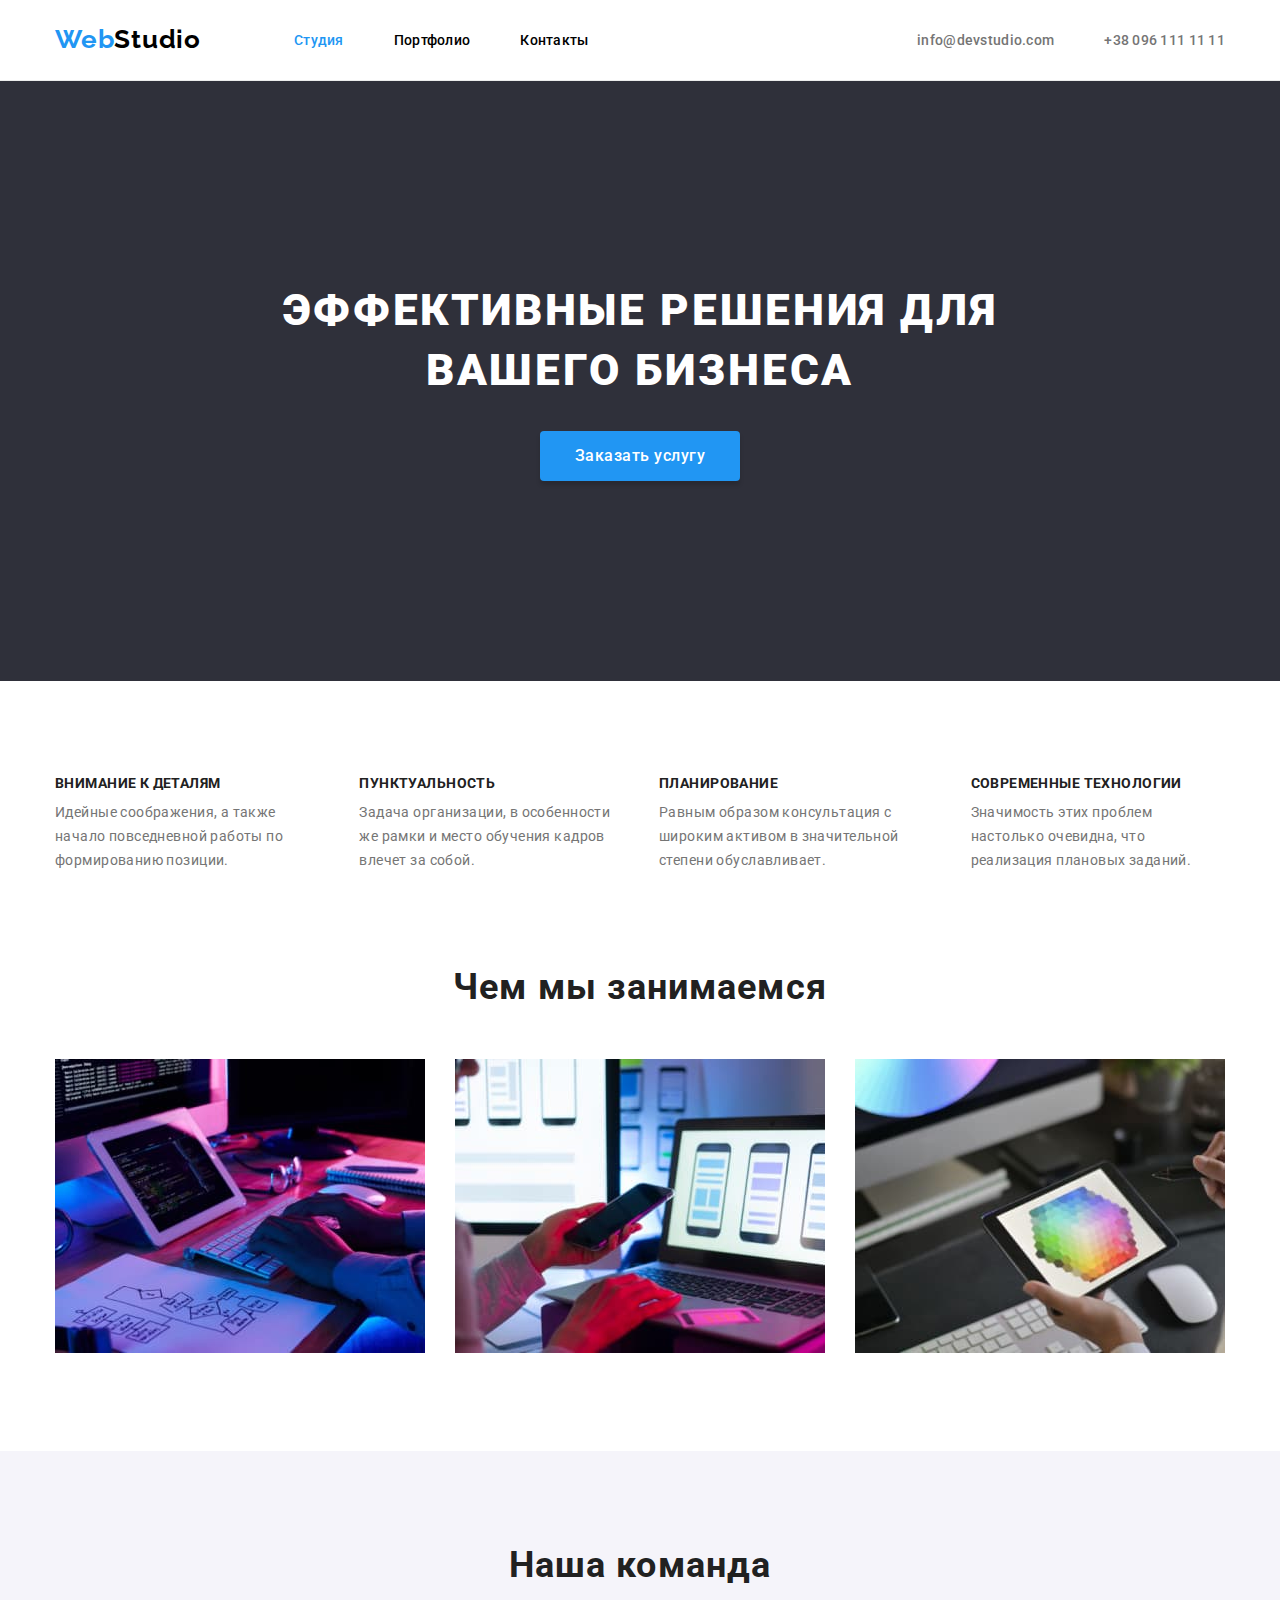
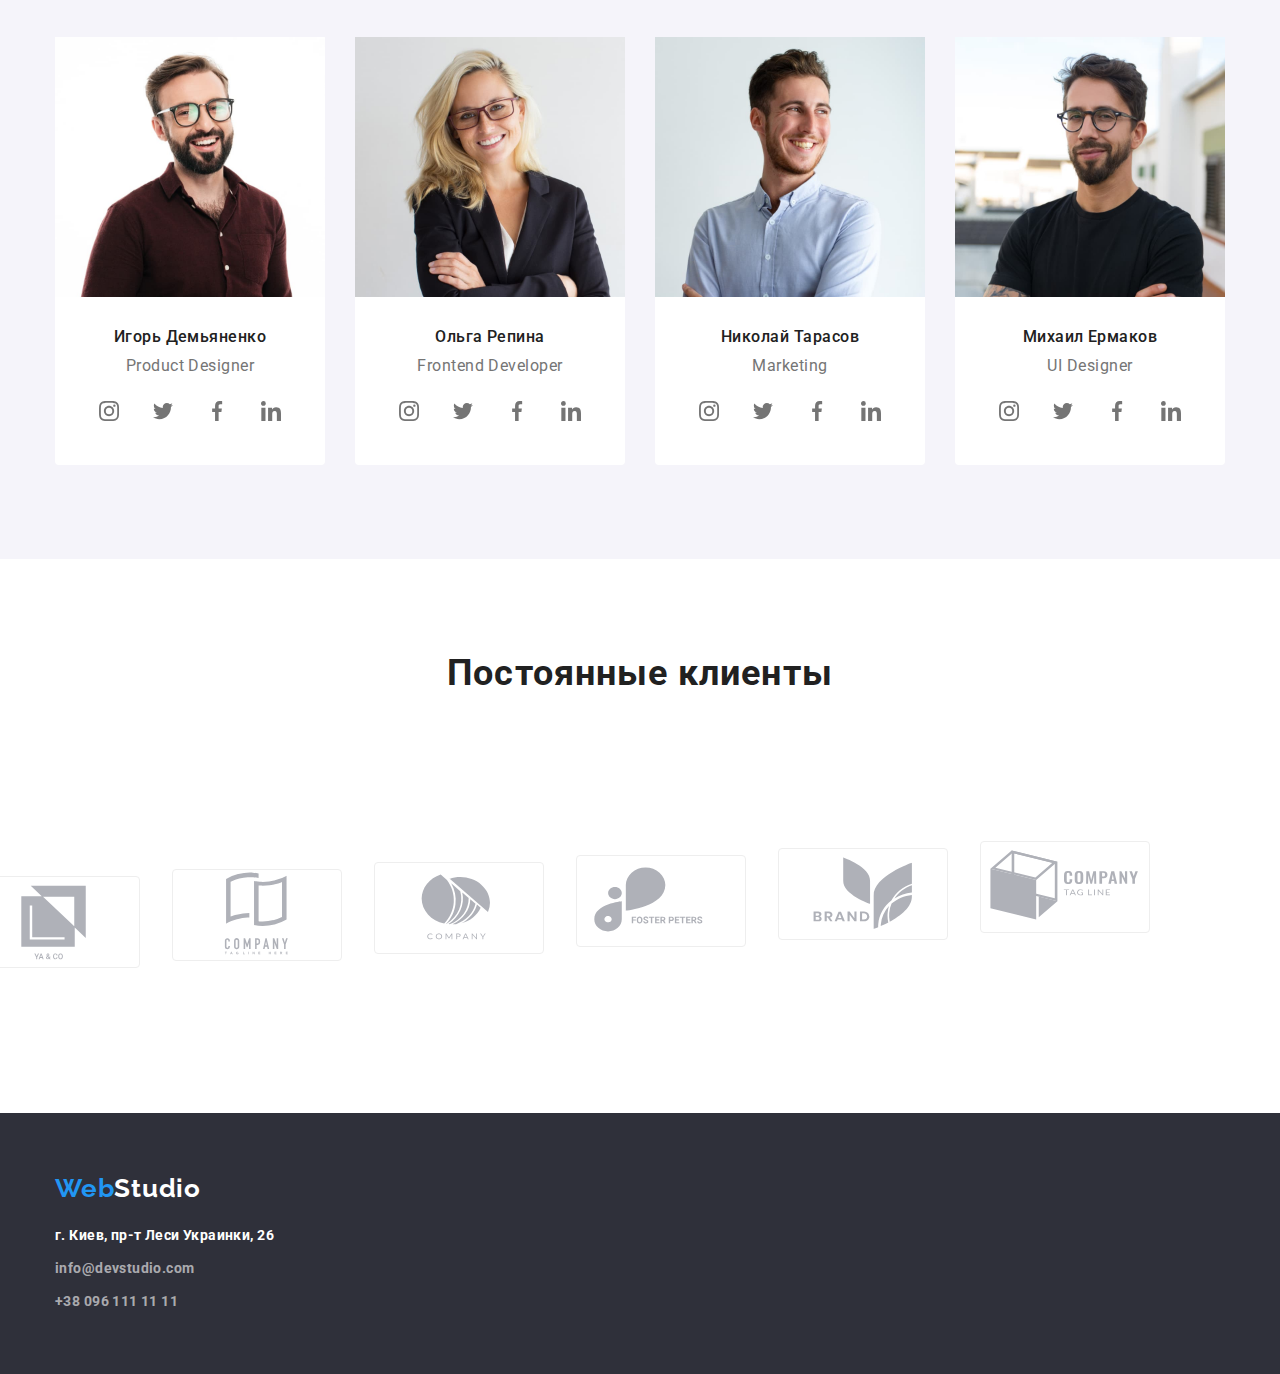
==== index.html @ c15e34c3 "hw 4 beta" ====
<!DOCTYPE html>
<html lang="ru">
<head>
    <meta charset="UTF-8">
    <meta http-equiv="X-UA-Compatible" content="IE=edge">
    <meta name="viewport" content="width=device-width, initial-scale=1.0">
    <title>Document</title>
    <link
        href="https://fonts.googleapis.com/css2?family=Raleway:wght@700&family=Roboto:wght@400;500;700;900&display=swap"
        rel="stylesheet"
    >
    <link rel="stylesheet" href="https://cdnjs.cloudflare.com/ajax/libs/modern-normalize/1.0.0/modern-normalize.min.css">
    <link rel="stylesheet" href="./css/styles.css" />
</head>
<body class="body">
    <!-- <div class="container"> -->
        <!-- HEADER -->
  <header class="header-section">
    <nav class="container main-nav">
        <a href="#" class="logo-header"><span class="logo-first-part">Web</span>Studio</a>

        <ul class="site-nav list">
            <li class="item"><a href="./index.html" class="link current">Студия</a></li>
            <li class="item"><a href="./portfolio.html" class="link">Портфолио</a></li>
            <li class="item"><a href="" class="link">Контакты</a></li>
        </ul>
    
    <ul class="contacts-nav list">
        <li class="item"><a href="mailto:info@devstudio.com" class="link">info@devstudio.com</a></li>
        <li class="item"><a href="tel:+380961111111" class="link">+38 096 111 11 11</a></li>
    </ul>
    </nav>
</header>
<main>
    <!--Герой-->
    <section class="hero section">
        <div class="container hero-container">
            <h1 class="hero-title">Эффективные решения для вашего бизнеса</h1>
            <button type="button" class="button">Заказать услугу</button>
        </div>
        </section>

    <!--ПРЕИМУЩЕСТВА-->
    <section class="section">
        <div class="container">
        <ul class="features-list">
            <li>
                <h2 class="features-section-title">Внимание к деталям</h2>
                <p>Идейные соображения, а также начало повседневной работы по формированию позиции.
                </p>
            </li>
            <li>
                <h2 class="features-section-title">Пунктуальность</h2>
                <p>Задача организации, в особенности же рамки и место обучения кадров влечет за
                    собой.</p>
            </li>
            <li>
                <h2 class="features-section-title">Планирование</h2>
                <p>Равным образом консультация с широким активом в значительной степени
                    обуславливает.</p>
            </li>
            <li>
                <h2 class="features-section-title">Современные технологии</h2>
                <p>Значимость этих проблем настолько очевидна, что реализация плановых заданий.</p>
            </li>
        </ul>
        </div>

    </section>

    <!--Чем мы занимаемся-->
    <section class="section">
<div class="container">
        <h2 class="section-work">Чем мы занимаемся</h2>
        <uL class="work-list">
            <li><img src="./images/box1.jpg" alt="рабочий стол1" width="370"></li>
            <li><img src="./images/box2.jpg" alt="рабочий стол2" width="370"></li>
            <li><img src="./images/box3.jpg" alt="рабочий стол3" width="370"></li>
        </uL>
        </div>

    </section>

    <!--Наша команда-->
    <section class="section section-color">
        <div class="container">

        <h2 class="section-team">Наша команда</h2>
        <ul class="team-list">
            <li class="item">
                <img src="./images/productdesigner.jpg" alt="product designer" width="270">
            <div class="team">
                <h3 class="team-member">Игорь Демьяненко</h3>
                <p class="member-work">Product Designer</p>
                <ul class="icons-list">
                    <li>
                        <a href="" class="icon-link">
                            <svg class="icon">
                                <use href="./images/svg/symbol-defs.svg#icon-instagram"></use>
                            </svg>
                        </a>
                    </li>
                    <li>
                        <a href="" class="icon-link">
                            <svg class="icon">
                                <use href="./images/svg/symbol-defs.svg#icon-twitter"></use>
                            </svg>
                        </a>
                    </li>
                    <li>
                        <a href="" class="icon-link">
                            <svg class="icon">
                                <use href="./images/svg/symbol-defs.svg#icon-facebook"></use>
                            </svg>
                        </a>
                    </li>
                    <li>
                        <a href="" class="icon-link">
                            <svg class="icon">
                                <use href="./images/svg/symbol-defs.svg#icon-linkedin"></use>
                            </svg>
                        </a>
                    </li>                
                </ul>
            </div>
            </li>
            <li class="item">
                <img src="./images/frontend.jpg" alt="fronten developer" width="270">
                <div class="team">
                    <h3 class="team-member">Ольга Репина</h3>
                    <p class="member-work">Frontend Developer</p>
                <ul class="icons-list">
                    <li>
                        <a href="" class="icon-link">
                            <svg class="icon">
                                <use href="./images/svg/symbol-defs.svg#icon-instagram"></use>
                            </svg>
                        </a>
                    </li>
                    <li>
                        <a href="" class="icon-link">
                            <svg class="icon">
                                <use href="./images/svg/symbol-defs.svg#icon-twitter"></use>
                            </svg>
                        </a>
                    </li>
                    <li>
                        <a href="" class="icon-link">
                            <svg class="icon">
                                <use href="./images/svg/symbol-defs.svg#icon-facebook"></use>
                            </svg>
                        </a>
                    </li>
                    <li>
                        <a href="" class="icon-link">
                            <svg class="icon">
                                <use href="./images/svg/symbol-defs.svg#icon-linkedin"></use>
                            </svg>
                        </a>
                    </li>
                </ul>
                </div>
            </li>
            <li  class="item">
                <img src="./images/marketing.jpg" alt="marketing" width="270">
                <div class="team">
                    <h3 class="team-member">Николай Тарасов</h3>
                    <p class="member-work">Marketing</p>
                <ul class="icons-list">
                    <li>
                        <a href="" class="icon-link">
                            <svg class="icon">
                                <use href="./images/svg/symbol-defs.svg#icon-instagram"></use>
                            </svg>
                        </a>
                    </li>
                    <li>
                        <a href="" class="icon-link">
                            <svg class="icon">
                                <use href="./images/svg/symbol-defs.svg#icon-twitter"></use>
                            </svg>
                        </a>
                    </li>
                    <li>
                        <a href="" class="icon-link">
                            <svg class="icon">
                                <use href="./images/svg/symbol-defs.svg#icon-facebook"></use>
                            </svg>
                        </a>
                    </li>
                    <li>
                        <a href="" class="icon-link">
                            <svg class="icon">
                                <use href="./images/svg/symbol-defs.svg#icon-linkedin"></use>
                            </svg>
                        </a>
                    </li>
                </ul>
                </div>
            </li>
            <li class="item">
                <img src="./images/ui.jpg" alt="ui designer" width="270">
                <div class="team">
                    <h3 class="team-member">Михаил Ермаков</h3>
                    <p class="member-work">UI Designer</p>
                <ul class="icons-list">
                    <li>
                        <a href="" class="icon-link">
                            <svg class="icon">
                                <use href="./images/svg/symbol-defs.svg#icon-instagram"></use>
                            </svg>
                        </a>
                    </li>
                    <li>
                        <a href="" class="icon-link">
                            <svg class="icon">
                                <use href="./images/svg/symbol-defs.svg#icon-twitter"></use>
                            </svg>
                        </a>
                    </li>
                    <li>
                        <a href="" class="icon-link">
                            <svg class="icon">
                                <use href="./images/svg/symbol-defs.svg#icon-facebook"></use>
                            </svg>
                        </a>
                    </li>
                    <li>
                        <a href="" class="icon-link">
                            <svg class="icon">
                                <use href="./images/svg/symbol-defs.svg#icon-linkedin"></use>
                            </svg>
                        </a>
                    </li>
                </ul>
                </div>
            </li>
        </ul>
    </div>
    </section>

<!-- CLIENTS SECTION -->

    <section>
        <div class="container">
            <h2 class="section-clients">Постоянные клиенты</h2>
            <ul class="client-icons">
                <li>
                    <a href="" class="clients-link">
                        <svg class="client-icon">
                            <use href="./images/svg/symbol-defs.svg#icon-logo1"></use>
                        </svg>
                    </a>
                </li>
            <ul class="client-icons">
                <li>
                    <a href="" class="clients-link">
                        <svg class="client-icon">
                            <use href="./images/svg/symbol-defs.svg#icon-logo2"></use>
                        </svg>
                    </a>
                </li>
            <ul class="client-icons">
                <li>
                    <a href="" class="clients-link">
                        <svg class="client-icon">
                            <use href="./images/svg/symbol-defs.svg#icon-logo3"></use>
                        </svg>
                    </a>
                </li>
            <ul class="client-icons" class="clients-link">
                <li>
                    <a href="" class="clients-link">
                        <svg class="client-icon">
                            <use href="./images/svg/symbol-defs.svg#icon-logo4"></use>
                        </svg>
                    </a>
                </li>
            <ul class="client-icons">
                <li>
                    <a href="" class="clients-link">
                        <svg class="client-icon">
                            <use href="./images/svg/symbol-defs.svg#icon-logo5"></use>
                        </svg>
                    </a>
                </li>
            <ul class="client-icons">
                <li>
                    <a href="" class="clients-link">
                        <svg class="client-icon">
                            <use href="./images/svg/symbol-defs.svg#icon-logo6"></use>
                        </svg>
                    </a>
                </li>
        </div>
    </section>

</main>

<!--Футер-->
<footer class="footer">
<div class="container">
    <a
        href="#"
        class="logo-footer"
    ><span class="logo-first-part">Web</span>Studio</a>

    <ul class="footer-adress">
        <li class="footer-street"><a href="address:г.Киев,пр-тЛесиУкраинки,26">г. Киев, пр-т Леси Украинки, 26</a></li>
        <li class="footer-contact"><a href="mailto:info@devstudio.com">info@devstudio.com</a></li>
        <li class="footer-contact"><a href="tel:+380961111111">+38 096 111 11 11</a></li>
    </ul>
</div>
</footer>
<!-- </div> -->
    
</body>
</html>
---- css/styles.css ----
:root {
  --primary-text-color: rgba(117, 117, 117, 1);
  --title-text-color: rgba(33, 33, 33, 1);
  --accent-color: rgba(33, 150, 243, 1);
  --footer-hero: rgba(47, 48, 58, 1);
  --primary-background-color: rgba(255, 255, 255, 1);
  --secondary-background-color: rgba(245, 244, 250, 1);
  --black: rgba(0, 0, 0, 1);
  --footer-contact-color: rgba(255, 255, 255, 0.6);
  --gray: rgba(238, 238, 238, 1);
  --icons-color: rgba(175, 177, 184, 1);
}

.body {
  background-color: var(--primary-background-color);
  color: var(--primary-text-color);
  font-family: Roboto;
  font-style: normal;
  font-weight: normal;
}

.container {
  width: 1200px;
  margin: 0 auto;
  padding: 0 15px;
}

h1,
h2,
h3,
h4 {
  margin: 0;
}

ul {
  list-style: none;
  padding: 0;
  margin: 0;
}

a {
  color: inherit;
  text-decoration: none;
}

p {
  margin: 0;
}

.list {
  margin: 0px;
  list-style: none;
}

/* HEADER_STYLES */

.logo-first-part {
  color: var(--accent-color);
  font-family: Raleway;
  font-weight: bold;
  font-size: 26px;
  line-height: 1.192;
  letter-spacing: 0.03em;
}

.logo-header {
  padding-top: 24px;
  padding-bottom: 25px;

  color: var(--black);
  font-family: Raleway;
  font-weight: bold;
  font-size: 26px;
  line-height: 1.192;
  letter-spacing: 0.03em;
}

.site-nav .list {
  margin-left: 331px;
}

.site-nav .link.current {
  color: var(--accent-color);
}
.main-nav {
  display: flex;
  align-items: center;
}

.site-nav .item:not(:last-child) {
  margin-right: 50px;
}

.site-nav {
  display: flex;
  margin-left: 93px;
}
.contacts-nav {
  display: flex;
  margin-left: auto;
}
.contacts-nav .link {
  display: block;
  padding-top: 32px;
  padding-bottom: 32px;
}

.contacts-nav .item:not(:last-child) {
  margin-right: 50px;
}

.header-section {
  border-bottom: 1px solid rgba(236, 236, 236, 1);
}

.site-nav .link {
  display: block;
  padding-top: 32px;
  padding-bottom: 32px;

  color: var(--black);

  font-weight: 500;
  font-size: 14px;
  line-height: 1.142;
  letter-spacing: 0.02em;
}

.contacts-nav .link {
  font-weight: 500;
  font-size: 14px;
  line-height: 1.142;
  letter-spacing: 0.02em;
}

.contacts-nav {
  box-sizing: border-box;
}

.site-nav a:hover,
.site-nav a:focus {
  color: var(--accent-color);
}
.contacts-nav a:hover,
.contacts-nav a:focus {
  color: var(--accent-color);
}

/* BUTTON STYLES */
.button {
  background-color: var(--secondary-background-color);
  color: var(--black);
  font-weight: 500;
  font-size: 16px;
  line-height: 1.625;
  text-align: center;
  letter-spacing: 0.03em;
  border-radius: 4px;
  border: none;
  display: inline-block;
}

.button:hover,
.button:focus {
  background-color: var(--accent-color);
  color: var(--primary-background-color);
  cursor: pointer;
}

/* STUDIO */

/* HERO  SECTION */

.hero-container {
  background-color: var(--footer-hero);
  width: 100%;
  max-width: 1600px;
  padding-top: 200px;
  padding-bottom: 200px;
  padding-left: 252px;
  padding-right: 252px;

  text-align: center;
}

.hero-title {
  color: var(--primary-background-color);
  font-weight: 900;
  font-size: 44px;
  line-height: 1.363;
  text-align: center;
  letter-spacing: 0.06em;
  text-transform: uppercase;

  margin-top: 0px;
  margin-bottom: 30px;
}

.hero-container .button {
  padding: 10px 32px;
  color: var(--primary-background-color);
  background-color: var(--accent-color);

  width: 200px;
  height: 50px;
  left: 700px;
  top: 430px;

  box-shadow: 0px 4px 4px rgba(0, 0, 0, 0.15);
  border-radius: 4px;
}

/* ПРЕИМУЩЕСТВА */

.section .features-list {
  display: flex;
}

.section .features-list > li {
  margin-right: 30px;
}
.features-list > li:nth-child(4) {
  margin-right: 0px;
}

.section .features-list {
  margin-top: 0px;
  margin-bottom: 0px;
  padding-top: 94px;
  padding-inline-start: 0;
}
.features-section-title {
  color: var(--title-text-color);
  font-weight: bold;
  font-size: 14px;
  line-height: 1.142;
  letter-spacing: 0.03em;
  text-transform: uppercase;
  margin-top: 0px;
  margin-bottom: 10px;
}

.features-list p {
  font-size: 14px;
  line-height: 1.714;
  letter-spacing: 0.03em;
  margin-top: 0px;
  margin-bottom: 0px;
}

/* ЧЕМ МЫ ЗАНИМАЕМСЯ */

.section-work {
  color: var(--title-text-color);
  font-weight: bold;
  font-size: 36px;
  line-height: 1.166;
  text-align: center;
  letter-spacing: 0.03em;
  padding-top: 94px;
  padding-bottom: 50px;
}

.work-list {
  display: flex;
  padding-bottom: 94px;
}

.work-list > li {
  margin-right: 30px;
}
.work-list > li:nth-child(3) {
  margin-right: 0px;
}

/* НАША КОМАНДА */

.section-color {
  background-color: var(--secondary-background-color);
}

.team-list {
  display: flex;
  padding-bottom: 94px;
  width: 270px;

  text-align: center;
}

.team-list img {
  display: block;
  height: auto;
  width: 270px;
}

.team {
  background-color: var(--primary-background-color);
  display: inline-block;
  width: 270px;
  border-radius: 0px 0px 4px 4px;
}

.team-list .team-member {
  padding: 30px 9px 0;
}
.team-list .member-work {
  padding: 0 20px;
  margin-top: 10px;
}

.team-list p:nth-child(4) {
  padding-bottom: 0px;
}

.team-list li {
  margin-right: 30px;
}
.team-list > li:nth-child(4) {
  margin-right: 0px;
}

.section-team {
  color: var(--title-text-color);
  font-weight: bold;
  font-size: 36px;
  line-height: 1.166;
  text-align: center;
  letter-spacing: 0.03em;

  padding-top: 94px;
  padding-bottom: 50px;
}

.team-member {
  color: var(--title-text-color);
  font-weight: 500;
  font-size: 16px;
  line-height: 1.187;
  letter-spacing: 0.03em;
}

.member-work {
  font-size: 16px;
  line-height: 1.187;
  letter-spacing: 0.03em;
}

/* ICONS */

.icons-list {
  display: flex;
  justify-content: center;
  margin-top: 16px;
  padding: 0 32px 30px;
}

.icon {
  width: 20px;
  height: 20px;
  fill: currentColor;
}

.icon-link {
}

.icon-link:hover {
  background-color: var(--accent-color);
  color: var(--primary-background-color);
}
.icons-list li {
  width: 44px;
  height: 44px;

  padding: 12px;
  border-radius: 50%;
  display: flex;
  justify-content: center;
  align-items: center;
}

.icons-list li:not(:last-child) {
  margin-right: 10px;
}

.icons-list > li:nth-child(4) {
  margin-right: 0px;
}

/* CLIENTS SECTION */

.section-clients {
  color: var(--title-text-color);
  font-weight: bold;
  font-size: 36px;
  line-height: 1.166;
  text-align: center;
  letter-spacing: 0.03em;

  padding-top: 94px;
  padding-bottom: 50px;
}

.client-icons {
  display: flex;
  justify-content: center;
  align-items: center;
  margin-top: 16px;
  padding: 0 32px 30px;
}

.client-icons li {
  display: flex;
  justify-content: center;
  align-items: center;
  width: 170px;
  height: 92px;
}

.clients-link {
  width: 100%;
  height: 100%;
  display: flex;
  border-width: 1px;
  border-style: solid;
  border-radius: 4px;
  border-color: var(--gray);
  display: flex;
  justify-content: center;
  align-items: center;
}

/* PORTFOLIO */

.button-list {
  width: 611px;
  margin: 0px auto;
  padding: 94px 8px 50px;
  display: flex;
  justify-content: space-between;
}

.button-list li {
  display: flex;
  justify-content: center;
  align-items: center;
}

.button-list li .button {
  padding: 6px 22px;
}
.portfolio-list {
  display: flex;
  flex-wrap: wrap;
  padding-bottom: 94px;
}

.portfolio-list li {
  width: 370px;
  margin: 0 30px 30px 0;
}

.portfolio-list li:nth-child(3n) {
  margin-right: 0;
  margin-bottom: 0;
}

.portfolio-list img {
  display: block;
  width: 100%;
  height: auto;
}

.portfolio-list h2 {
  padding-top: 20px;
  padding-left: 24px;
  padding-right: 24px;
  padding-bottom: 0px;
  margin-bottom: 4px;
}

.portfolio-list p {
  padding-top: 0px;
  padding-left: 24px;
  padding-right: 24px;
  padding-bottom: 20px;
}

.text-holder {
  border: 1px solid var(--gray);
  background-color: var(--primary-background-color);
}

.portfolio-title {
  color: var(--title-text-color);
  font-weight: bold;
  font-size: 18px;
  line-height: 2.111;
  letter-spacing: 0.06em;
}

.portfolio-text {
  font-size: 16px;
  line-height: 1.875;
  letter-spacing: 0.03em;
}

/* FOOTER */

.footer {
  background-color: var(--footer-hero);
  font-family: Raleway;
  font-weight: bold;
  font-size: 26px;
  line-height: 1.192;
  letter-spacing: 0.03em;
}

.footer .container {
  padding-top: 60px;
  padding-bottom: 60px;
}

.footer-adress {
  display: block;
  width: 231px;
}

.footer-adress > li {
  margin-bottom: 9px;
}

.footer-adress li:nth-child(3) {
  margin-bottom: 0;
}

.logo-first-part {
  color: var(--accent-color);
  font-family: Raleway;
  font-weight: bold;
  font-size: 26px;
  line-height: 1.192;
  letter-spacing: 0.03em;
}

.logo-footer {
  display: block;
  color: var(--primary-background-color);
  font-family: Raleway;
  font-weight: bold;
  font-size: 26px;
  line-height: 1.192;
  letter-spacing: 0.03em;
  margin-bottom: 20px;
}

.footer-street {
  color: var(--primary-background-color);
  font-family: Roboto;
  font-size: 14px;
  line-height: 1.714;
  letter-spacing: 0.03em;
}

.footer-contact {
  color: var(--footer-contact-color);
  font-family: Roboto;
  font-size: 14px;
  line-height: 1.714;
  letter-spacing: 0.03em;
}
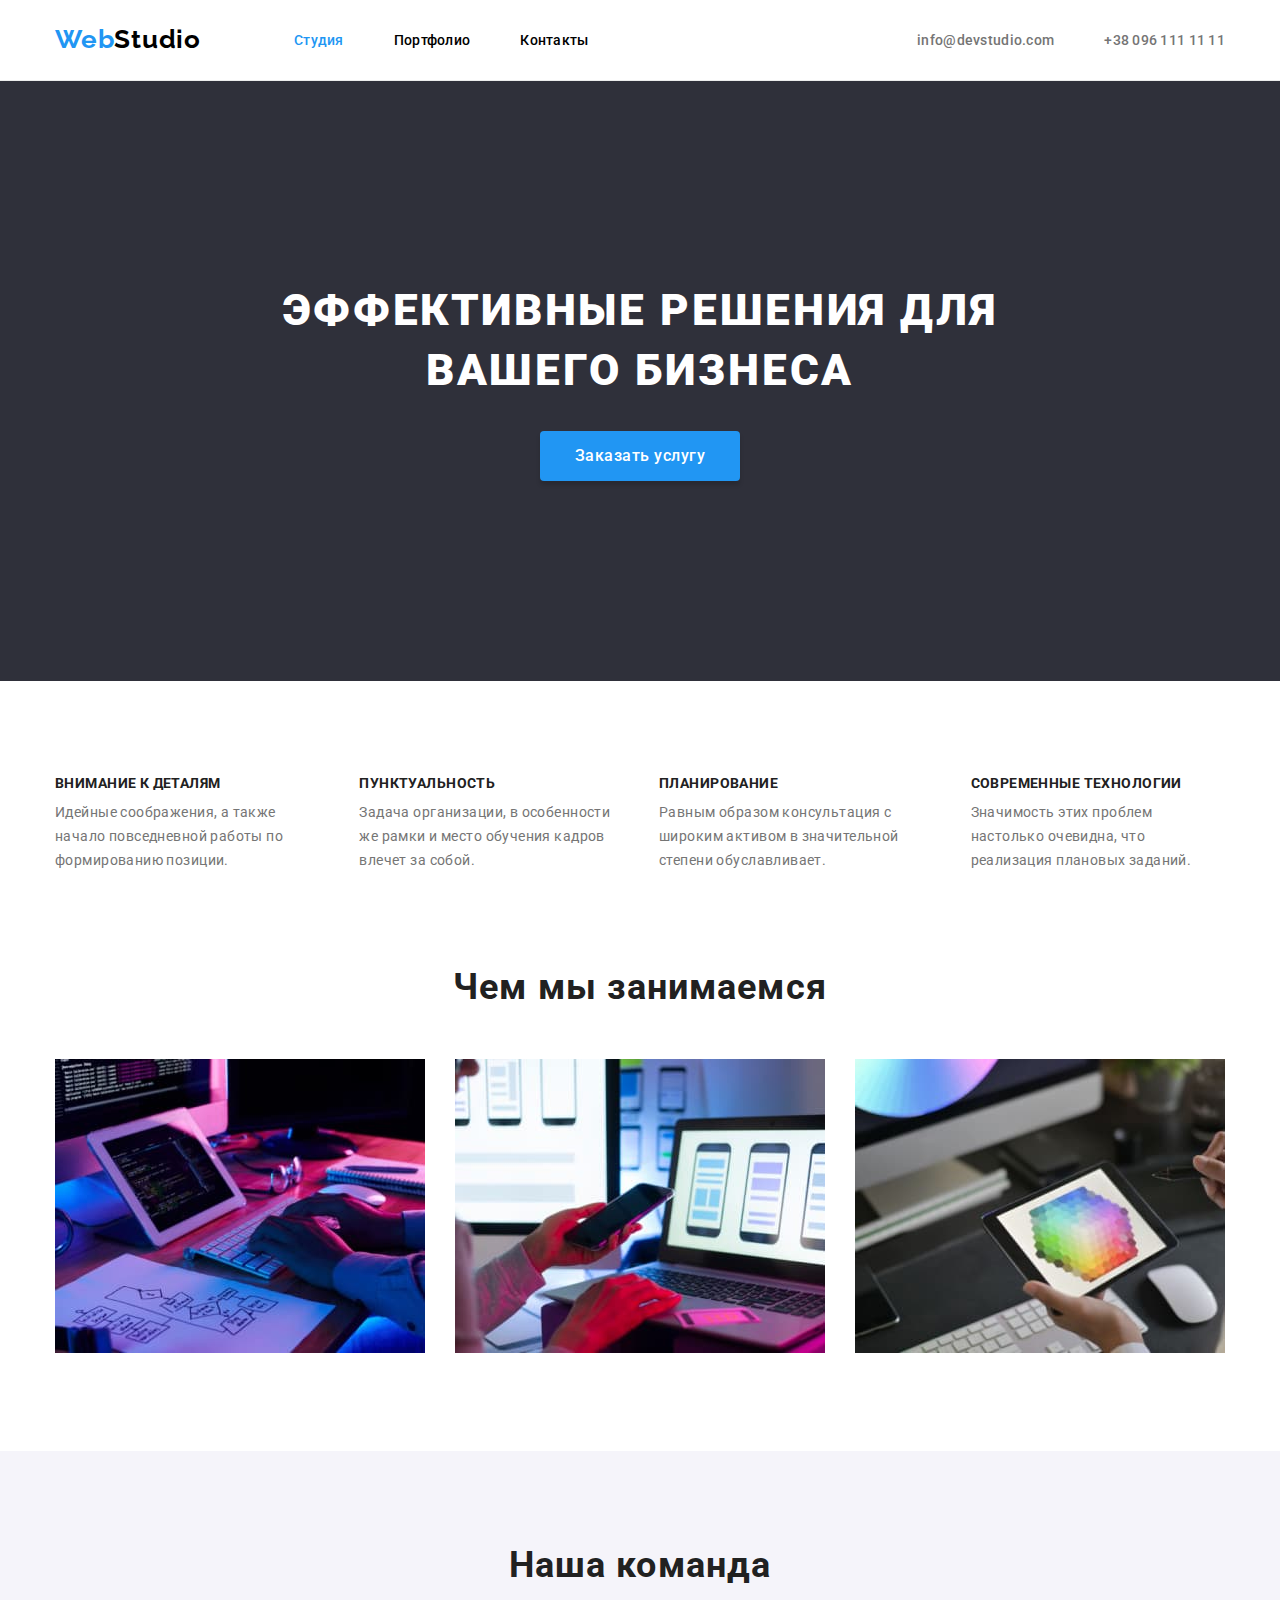
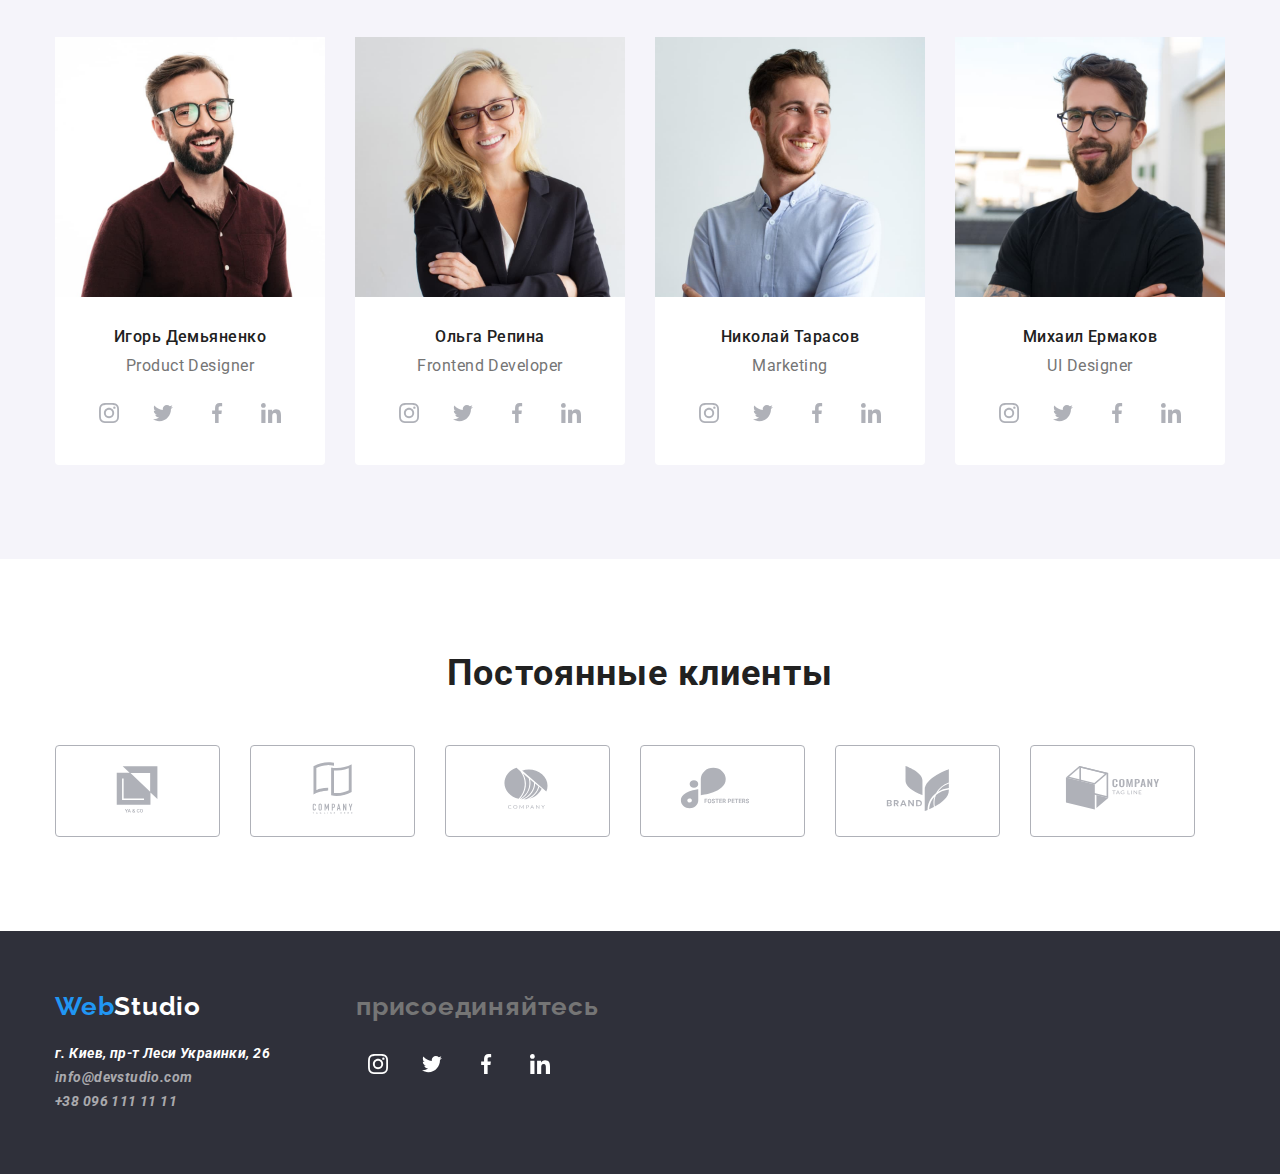
==== commit a0995ccd: "hw3 beta2" ====
--- a/index.html
+++ b/index.html
@@ -241,57 +241,53 @@
 
 <!-- CLIENTS SECTION -->
 
-    <section>
+    <section class="section our-clients">
         <div class="container">
             <h2 class="section-clients">Постоянные клиенты</h2>
             <ul class="client-icons">
-                <li>
-                    <a href="" class="clients-link">
-                        <svg class="client-icon">
+                <li class="client-item">
+                    <a href="" class="clients-link">
+                        <svg width="106px" height="60px" class="client-icon">
                             <use href="./images/svg/symbol-defs.svg#icon-logo1"></use>
                         </svg>
                     </a>
                 </li>
-            <ul class="client-icons">
-                <li>
-                    <a href="" class="clients-link">
-                        <svg class="client-icon">
+                <li class="client-item">
+                    <a href="" class="clients-link">
+                        <svg width="106px" height="60px" class="client-icon">
                             <use href="./images/svg/symbol-defs.svg#icon-logo2"></use>
                         </svg>
                     </a>
                 </li>
-            <ul class="client-icons">
-                <li>
-                    <a href="" class="clients-link">
-                        <svg class="client-icon">
+                <li class="client-item">
+                    <a href="" class="clients-link">
+                        <svg width="106px" height="60px" class="client-icon">
                             <use href="./images/svg/symbol-defs.svg#icon-logo3"></use>
                         </svg>
                     </a>
                 </li>
-            <ul class="client-icons" class="clients-link">
-                <li>
-                    <a href="" class="clients-link">
-                        <svg class="client-icon">
+                <li class="client-item">
+                    <a href="" class="clients-link">
+                        <svg width="106px" height="60px" class="client-icon">
                             <use href="./images/svg/symbol-defs.svg#icon-logo4"></use>
                         </svg>
                     </a>
                 </li>
-            <ul class="client-icons">
-                <li>
-                    <a href="" class="clients-link">
-                        <svg class="client-icon">
+                <li class="client-item">
+                    <a href="" class="clients-link">
+                        <svg width="106px" height="60px" class="client-icon">
                             <use href="./images/svg/symbol-defs.svg#icon-logo5"></use>
                         </svg>
                     </a>
                 </li>
-            <ul class="client-icons">
-                <li>
-                    <a href="" class="clients-link">
-                        <svg class="client-icon">
+                <li class="client-item">
+                    <a href="" class="clients-link">
+                        <svg width="106px" height="60px" class="client-icon">
                             <use href="./images/svg/symbol-defs.svg#icon-logo6"></use>
                         </svg>
                     </a>
                 </li>
+            </ul>
         </div>
     </section>
 
@@ -299,17 +295,47 @@
 
 <!--Футер-->
 <footer class="footer">
-<div class="container">
-    <a
-        href="#"
-        class="logo-footer"
-    ><span class="logo-first-part">Web</span>Studio</a>
-
-    <ul class="footer-adress">
+<div class="container footer-container">
+<div class="footer-adress">
+    <a href="#" class="logo-footer"><span class="logo-first-part">Web</span>Studio</a>
+<address class="secction-adress">
+    <ul>
         <li class="footer-street"><a href="address:г.Киев,пр-тЛесиУкраинки,26">г. Киев, пр-т Леси Украинки, 26</a></li>
         <li class="footer-contact"><a href="mailto:info@devstudio.com">info@devstudio.com</a></li>
         <li class="footer-contact"><a href="tel:+380961111111">+38 096 111 11 11</a></li>
     </ul>
+</address>
+</div>
+<div class="footer-icons">
+    <p class="footer-title">присоединяйтесь</p>
+    <ul class="footer-list">
+        <li class="footer-item">
+            <a class="footer-link" href=""></a>
+            <svg width="20px" height="20px" class="ft-icon">
+                <use href="./images/svg/symbol-defs.svg#icon-instagram"></use>
+            </svg>
+        </li>
+        <li class="footer-item">
+            <a class="footer-link" href=""></a>
+            <svg width="20px" height="20px" class="ft-icon">
+                <use href="./images/svg/symbol-defs.svg#icon-twitter"></use>
+            </svg>
+        </li>
+        <li class="footer-item">
+            <a class="footer-link" href=""></a>
+            <svg width="20px" height="20px" class="ft-icon">
+                <use href="./images/svg/symbol-defs.svg#icon-facebook"></use>
+            </svg>
+        </li>
+        <li class="footer-item">
+            <a class="footer-link" href=""></a>
+            <svg width="20px" height="20px" class="ft-icon">
+                <use href="./images/svg/symbol-defs.svg#icon-linkedin"></use>
+            </svg>
+        </li>
+    </ul>
+    </div>
+        
 </div>
 </footer>
 <!-- </div> -->
--- a/css/styles.css
+++ b/css/styles.css
@@ -9,6 +9,7 @@
   --footer-contact-color: rgba(255, 255, 255, 0.6);
   --gray: rgba(238, 238, 238, 1);
   --icons-color: rgba(175, 177, 184, 1);
+  --background-footer-icons: rgba(255, 255, 255, 0, 1);
 }
 
 .body {
@@ -357,25 +358,28 @@
 .icon {
   width: 20px;
   height: 20px;
-  fill: currentColor;
+
+  fill: var(--icons-color);
 }
 
 .icon-link {
+  width: 44px;
+  height: 44px;
+
+  padding: 12px;
+  border-radius: 50%;
+  display: flex;
+  justify-content: center;
+  align-items: center;
 }
 
 .icon-link:hover {
   background-color: var(--accent-color);
   color: var(--primary-background-color);
 }
-.icons-list li {
-  width: 44px;
-  height: 44px;
-
-  padding: 12px;
-  border-radius: 50%;
-  display: flex;
-  justify-content: center;
-  align-items: center;
+
+.icon-link:hover .icon {
+  fill: var(--primary-background-color);
 }
 
 .icons-list li:not(:last-child) {
@@ -395,38 +399,29 @@
   line-height: 1.166;
   text-align: center;
   letter-spacing: 0.03em;
-
+  margin-bottom: 50px;
+}
+
+.client-icons {
+  display: flex;
+}
+
+.our-clients {
   padding-top: 94px;
-  padding-bottom: 50px;
-}
-
-.client-icons {
-  display: flex;
-  justify-content: center;
-  align-items: center;
-  margin-top: 16px;
-  padding: 0 32px 30px;
-}
-
-.client-icons li {
-  display: flex;
-  justify-content: center;
-  align-items: center;
+  padding-bottom: 94px;
+}
+
+.client-item {
+  display: flex;
   width: 170px;
+  flex-basis: calc((100% - 30px) / 6);
   height: 92px;
-}
-
-.clients-link {
-  width: 100%;
-  height: 100%;
-  display: flex;
-  border-width: 1px;
-  border-style: solid;
+  margin-right: 30px;
+  border: 1px solid var(--icons-color);
+  box-sizing: border-box;
   border-radius: 4px;
-  border-color: var(--gray);
-  display: flex;
-  justify-content: center;
-  align-items: center;
+  align-items: center;
+  justify-content: center;
 }
 
 /* PORTFOLIO */
@@ -568,3 +563,84 @@
   line-height: 1.714;
   letter-spacing: 0.03em;
 }
+
+.footer-container {
+  display: flex;
+}
+
+.footer-icons {
+  margin-left: 70px;
+}
+
+.footer-list {
+  width: 206px;
+  display: flex;
+  align-items: center;
+}
+
+.footer-item:not(:last-child) {
+  margin-right: 10px;
+}
+
+.footer-item {
+  display: flex;
+  justify-content: center;
+  align-items: center;
+  width: 44px;
+  height: 44px;
+  border-radius: 50%;
+  background-color: rgba(255, 255, 255, 0, 1);
+  margin-top: 20px;
+}
+
+.ft-icon {
+  fill: var(--primary-background-color);
+}
+
+.footer-link {
+}
+
+/* .footer-icons {
+  display: flex;
+  flex-direction: column;
+  padding-top: 72px;
+  padding-left: 70px;
+}
+
+.footer-icons .footer-title {
+  color: var(--primary-background-color);
+  width: 145px;
+  height: 16px;
+  left: 516px;
+  top: 2751px;
+  font-size: 14px;
+  line-height: 16px;
+  text-transform: uppercase;
+}
+
+.footer-icons ul {
+  display: flex;
+  justify-content: center;
+  padding-top: 20px;
+}
+
+.footer-item {
+  display: flex;
+  width: 44px;
+  height: 44px;
+  flex-basis: calc((100% - 30px) / 4);
+  border-radius: 50%;
+  margin-right: 10px;
+  align-items: center;
+  justify-content: center;
+}
+
+.footer-social {
+  display: flex;
+  align-items: center;
+  justify-content: center;
+}
+
+.ft-icon {
+  fill: var(--primary-background-color);
+} */
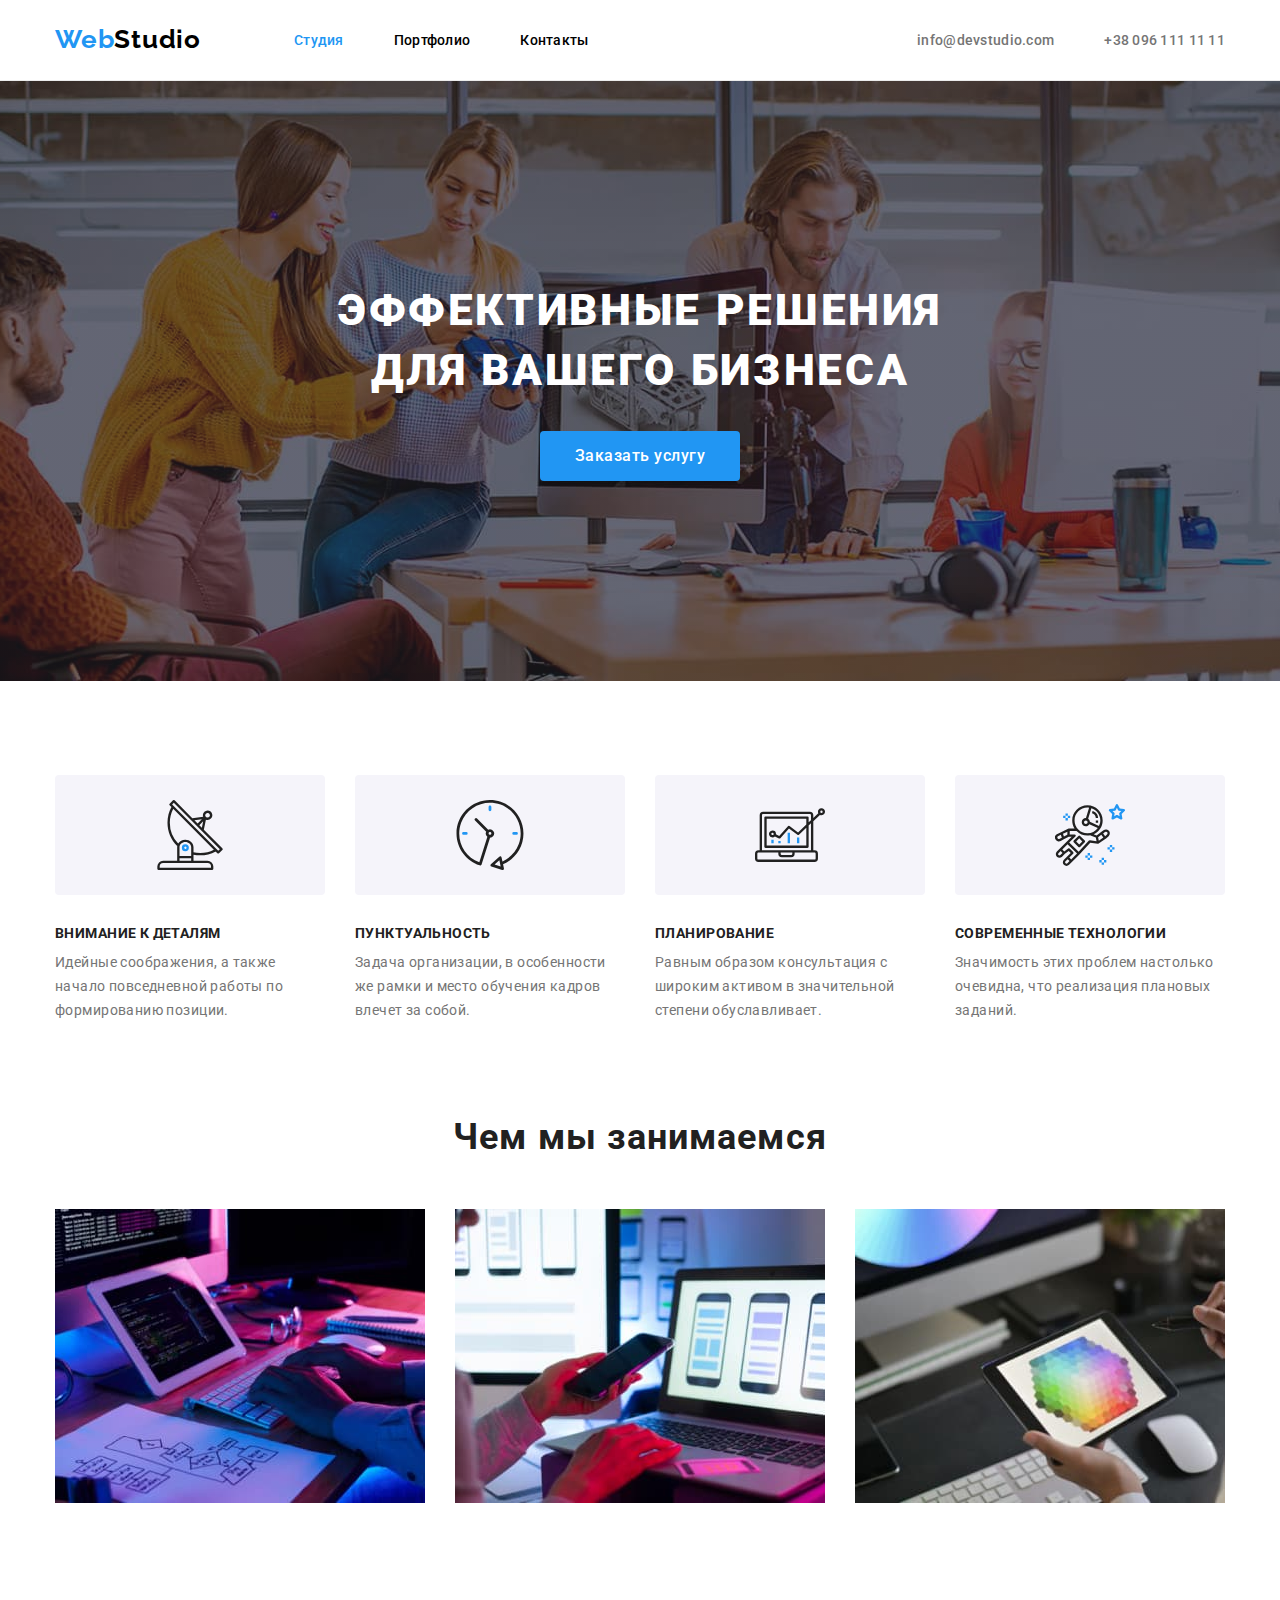
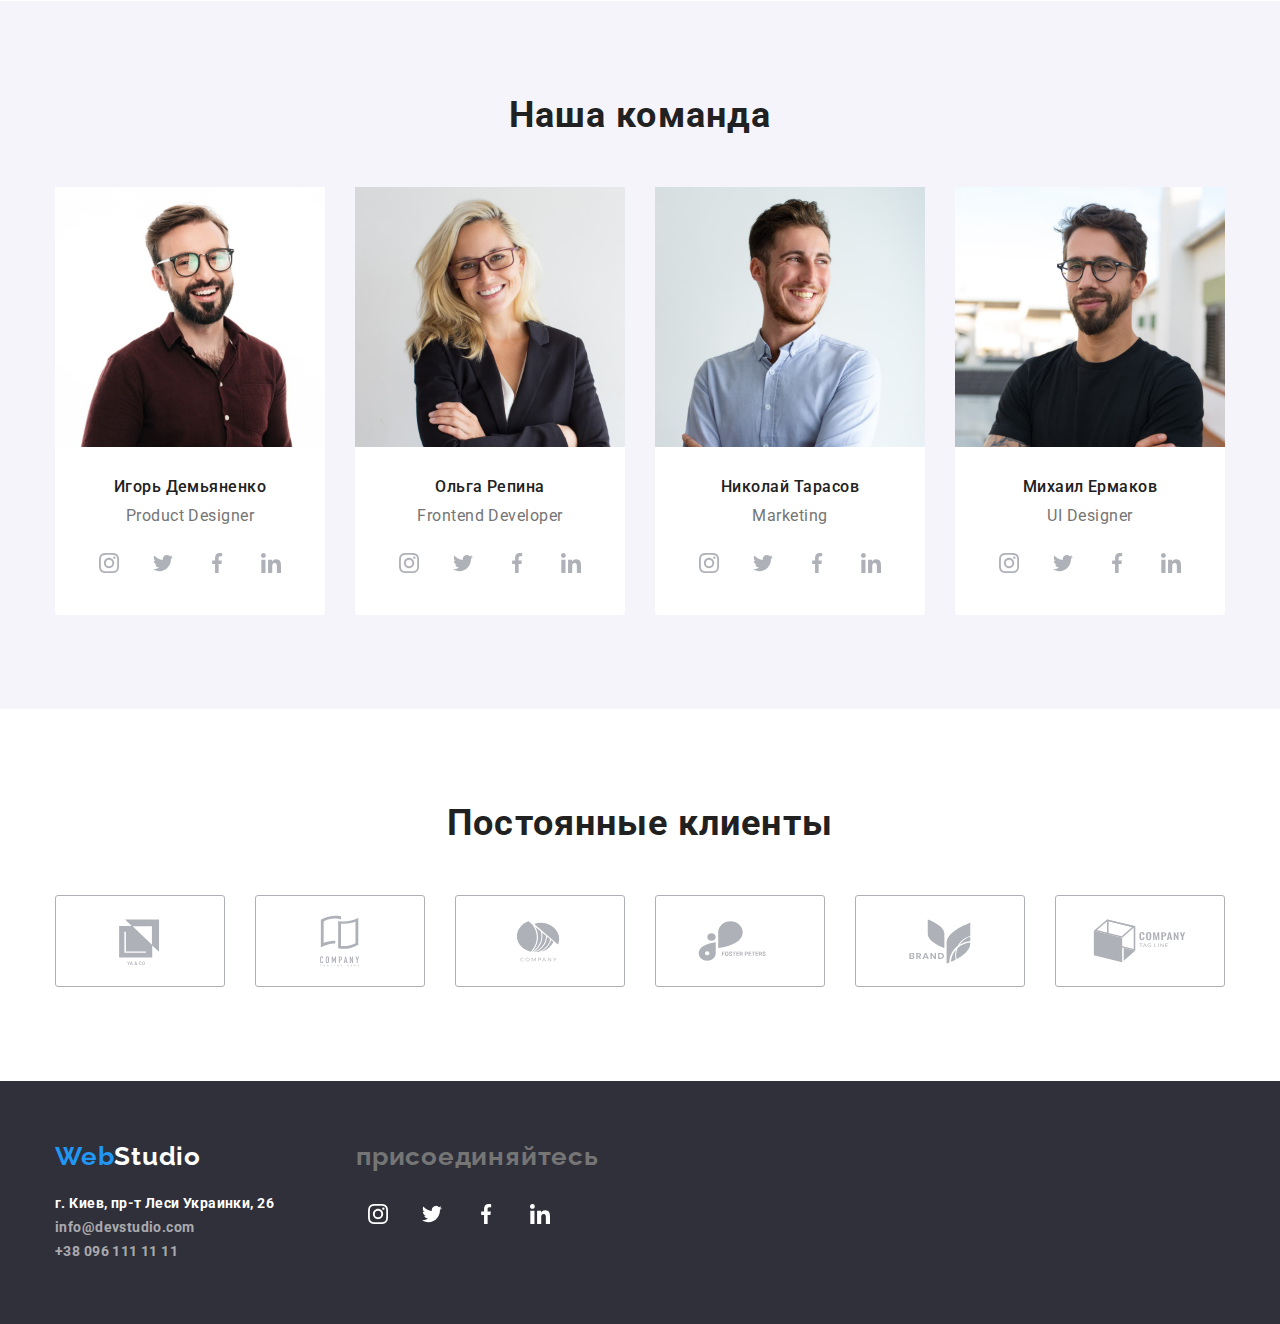
==== commit 16c29fc4: "hw 4 v3" ====
--- a/index.html
+++ b/index.html
@@ -33,9 +33,9 @@
 </header>
 <main>
     <!--Герой-->
-    <section class="hero section">
+    <section class="hero-section overlay">
         <div class="container hero-container">
-            <h1 class="hero-title">Эффективные решения для вашего бизнеса</h1>
+            <h1 class="hero-title">Эффективные решения<br>для вашего бизнеса</h1>
             <button type="button" class="button">Заказать услугу</button>
         </div>
         </section>
@@ -43,23 +43,44 @@
     <!--ПРЕИМУЩЕСТВА-->
     <section class="section">
         <div class="container">
+            <h2 class="title-none">Секция описания</h2>
         <ul class="features-list">
             <li>
+                <div class="features-icon">
+            <svg width="70px" height="70px">
+                <use href="./images/svg/symbol-defs.svg#icon-antenna"></use>
+            </svg>
+                </div>
                 <h2 class="features-section-title">Внимание к деталям</h2>
                 <p>Идейные соображения, а также начало повседневной работы по формированию позиции.
                 </p>
             </li>
             <li>
+                <div class="features-icon">
+                    <svg width="70px" height="70px">
+                        <use href="./images/svg/symbol-defs.svg#icon-clock"></use>
+                    </svg>
+                </div>
                 <h2 class="features-section-title">Пунктуальность</h2>
                 <p>Задача организации, в особенности же рамки и место обучения кадров влечет за
                     собой.</p>
             </li>
             <li>
+                <div class="features-icon">
+                    <svg width="70px" height="70px">
+                        <use href="./images/svg/symbol-defs.svg#icon-diagram"></use>
+                    </svg>
+                </div>
                 <h2 class="features-section-title">Планирование</h2>
                 <p>Равным образом консультация с широким активом в значительной степени
                     обуславливает.</p>
             </li>
             <li>
+                <div class="features-icon">
+                    <svg width="70px" height="70px">
+                        <use href="./images/svg/symbol-defs.svg#icon-astronaut"></use>
+                    </svg>
+                </div>
                 <h2 class="features-section-title">Современные технологии</h2>
                 <p>Значимость этих проблем настолько очевидна, что реализация плановых заданий.</p>
             </li>
@@ -246,42 +267,42 @@
             <h2 class="section-clients">Постоянные клиенты</h2>
             <ul class="client-icons">
                 <li class="client-item">
-                    <a href="" class="clients-link">
+                    <a class="client-link" href="">
                         <svg width="106px" height="60px" class="client-icon">
                             <use href="./images/svg/symbol-defs.svg#icon-logo1"></use>
                         </svg>
                     </a>
                 </li>
                 <li class="client-item">
-                    <a href="" class="clients-link">
+                    <a class="client-link" href="">
                         <svg width="106px" height="60px" class="client-icon">
                             <use href="./images/svg/symbol-defs.svg#icon-logo2"></use>
                         </svg>
                     </a>
                 </li>
                 <li class="client-item">
-                    <a href="" class="clients-link">
+                    <a class="client-link" href="">
                         <svg width="106px" height="60px" class="client-icon">
                             <use href="./images/svg/symbol-defs.svg#icon-logo3"></use>
                         </svg>
                     </a>
                 </li>
                 <li class="client-item">
-                    <a href="" class="clients-link">
+                    <a class="client-link" href="">
                         <svg width="106px" height="60px" class="client-icon">
                             <use href="./images/svg/symbol-defs.svg#icon-logo4"></use>
                         </svg>
                     </a>
                 </li>
                 <li class="client-item">
-                    <a href="" class="clients-link">
+                    <a class="client-link" href="">
                         <svg width="106px" height="60px" class="client-icon">
                             <use href="./images/svg/symbol-defs.svg#icon-logo5"></use>
                         </svg>
                     </a>
                 </li>
                 <li class="client-item">
-                    <a href="" class="clients-link">
+                    <a class="client-link" href="">
                         <svg width="106px" height="60px" class="client-icon">
                             <use href="./images/svg/symbol-defs.svg#icon-logo6"></use>
                         </svg>
@@ -298,13 +319,13 @@
 <div class="container footer-container">
 <div class="footer-adress">
     <a href="#" class="logo-footer"><span class="logo-first-part">Web</span>Studio</a>
-<address class="secction-adress">
+
     <ul>
         <li class="footer-street"><a href="address:г.Киев,пр-тЛесиУкраинки,26">г. Киев, пр-т Леси Украинки, 26</a></li>
         <li class="footer-contact"><a href="mailto:info@devstudio.com">info@devstudio.com</a></li>
         <li class="footer-contact"><a href="tel:+380961111111">+38 096 111 11 11</a></li>
     </ul>
-</address>
+
 </div>
 <div class="footer-icons">
     <p class="footer-title">присоединяйтесь</p>
--- a/css/styles.css
+++ b/css/styles.css
@@ -172,7 +172,30 @@
 
 /* HERO  SECTION */
 
-.hero-container {
+.hero-section {
+  text-align: center;
+  background: var(--footer-hero);
+  padding-top: 200px;
+  padding-bottom: 200px;
+
+  width: 100%;
+  max-width: 1600px;
+  height: 600px;
+  margin-right: auto;
+  margin-left: auto;
+}
+
+.overlay {
+  background-image: linear-gradient(
+      to right,
+      rgba(47, 48, 58, 0.4),
+      rgba(47, 48, 58, 0.4)
+    ),
+    url(/images/img.jpg);
+  background-size: cover;
+  background-position: center;
+}
+/* .hero-container {
   background-color: var(--footer-hero);
   width: 100%;
   max-width: 1600px;
@@ -182,7 +205,8 @@
   padding-right: 252px;
 
   text-align: center;
-}
+  background-image: url(/images/img.jpg);
+} */
 
 .hero-title {
   color: var(--primary-background-color);
@@ -213,6 +237,24 @@
 
 /* ПРЕИМУЩЕСТВА */
 
+.title-none {
+  display: none;
+}
+
+.features-list {
+  display: flex;
+}
+
+.features-icon {
+  display: flex;
+  width: 270px;
+  height: 120px;
+  justify-content: center;
+  align-items: center;
+  background-color: var(--secondary-background-color);
+  border-radius: 4px;
+}
+
 .section .features-list {
   display: flex;
 }
@@ -237,11 +279,12 @@
   line-height: 1.142;
   letter-spacing: 0.03em;
   text-transform: uppercase;
-  margin-top: 0px;
+  margin-top: 30px;
   margin-bottom: 10px;
 }
 
 .features-list p {
+  align-items: center;
   font-size: 14px;
   line-height: 1.714;
   letter-spacing: 0.03em;
@@ -402,26 +445,36 @@
   margin-bottom: 50px;
 }
 
-.client-icons {
-  display: flex;
-}
-
 .our-clients {
   padding-top: 94px;
   padding-bottom: 94px;
 }
-
-.client-item {
+.client-icons {
+  display: flex;
+}
+
+.client-item:not(:last-child) {
+  margin-right: 30px;
+}
+
+.client-link {
+  border: 1px solid var(--icons-color);
   display: flex;
   width: 170px;
-  flex-basis: calc((100% - 30px) / 6);
   height: 92px;
-  margin-right: 30px;
-  border: 1px solid var(--icons-color);
-  box-sizing: border-box;
-  border-radius: 4px;
-  align-items: center;
-  justify-content: center;
+  border-radius: 3px;
+}
+
+.client-icon {
+  margin: 16px 32px;
+  fill: var(--icons-color);
+}
+
+.client-link:hover {
+  border-color: var(--accent-color);
+}
+.client-link:hover .client-icon {
+  fill: var(--accent-color);
 }
 
 /* PORTFOLIO */
@@ -576,6 +629,7 @@
   width: 206px;
   display: flex;
   align-items: center;
+  flex-direction: row;
 }
 
 .footer-item:not(:last-child) {
@@ -589,12 +643,12 @@
   width: 44px;
   height: 44px;
   border-radius: 50%;
+  margin-top: 20px;
+  fill: var(--primary-background-color);
   background-color: rgba(255, 255, 255, 0, 1);
-  margin-top: 20px;
 }
 
 .ft-icon {
-  fill: var(--primary-background-color);
 }
 
 .footer-link {
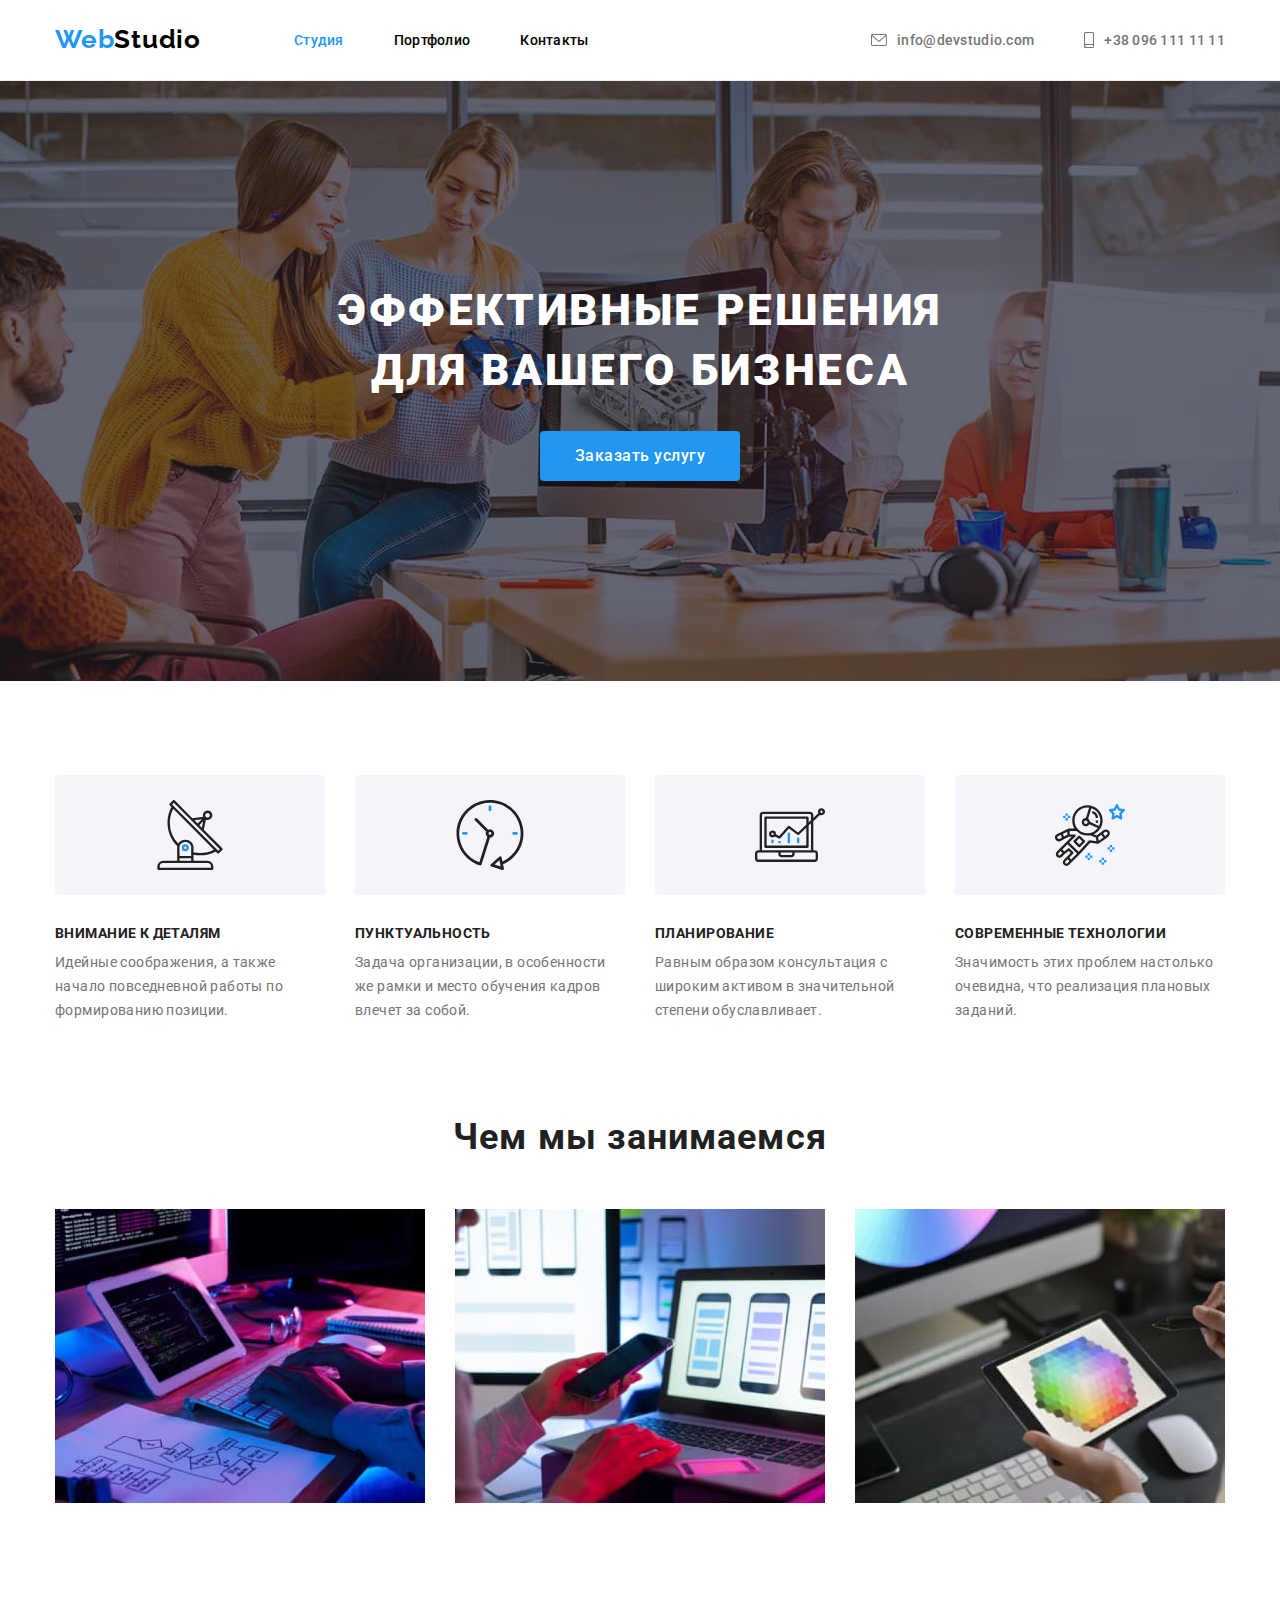
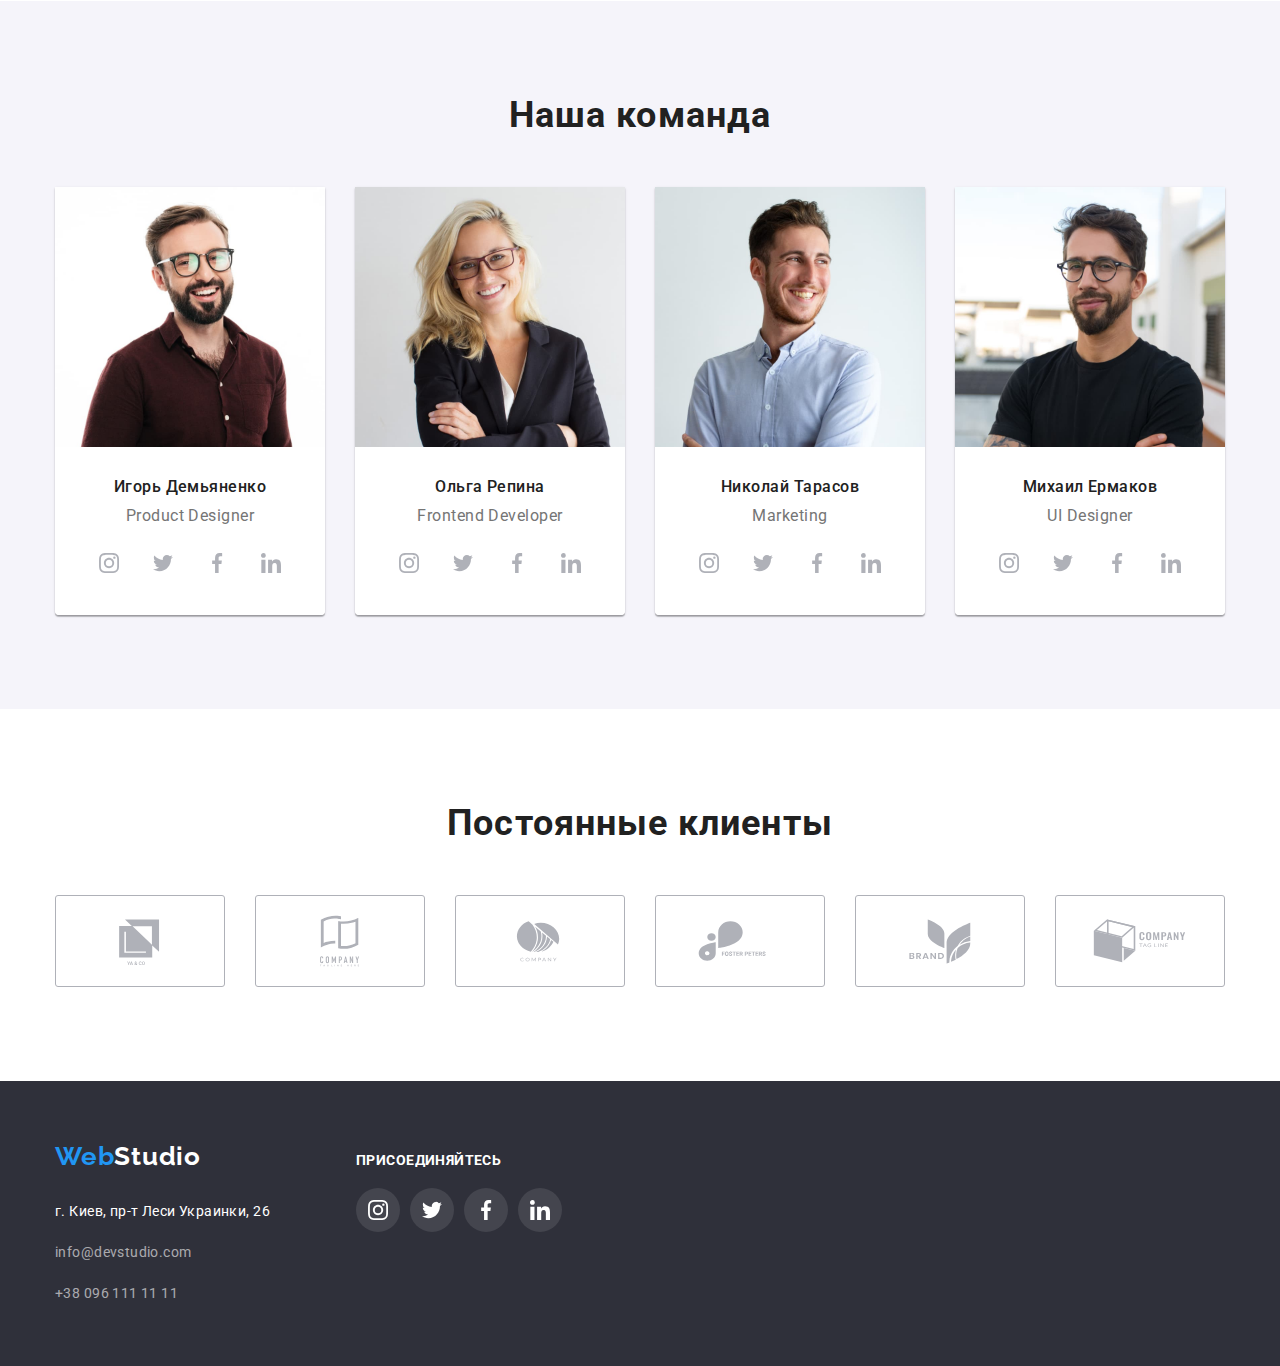
==== commit 167965df: "HW 4 final" ====
--- a/index.html
+++ b/index.html
@@ -13,7 +13,6 @@
     <link rel="stylesheet" href="./css/styles.css" />
 </head>
 <body class="body">
-    <!-- <div class="container"> -->
         <!-- HEADER -->
   <header class="header-section">
     <nav class="container main-nav">
@@ -26,12 +25,23 @@
         </ul>
     
     <ul class="contacts-nav list">
-        <li class="item"><a href="mailto:info@devstudio.com" class="link">info@devstudio.com</a></li>
-        <li class="item"><a href="tel:+380961111111" class="link">+38 096 111 11 11</a></li>
+        <li class="item"><a href="mailto:info@devstudio.com" class="link">
+            <svg class="contact-icon" width="16px" height="12px">
+                <use href="./images/svg/symbol-defs.svg#icon-envelope"></use>
+            </svg> info@devstudio.com
+        </a>
+        </li>
+        <li class="item"><a href="tel:+380961111111" class="link">
+            <svg class="contact-icon" width="10px" height="16px">
+                <use href="./images/svg/symbol-defs.svg#icon-smartphone"></use>
+            </svg> +38 096 111 11 11
+        </a>
+        </li>
     </ul>
     </nav>
 </header>
 <main>
+
     <!--Герой-->
     <section class="hero-section overlay">
         <div class="container hero-container">
@@ -108,7 +118,7 @@
 
         <h2 class="section-team">Наша команда</h2>
         <ul class="team-list">
-            <li class="item">
+            <li class="team-item">
                 <img src="./images/productdesigner.jpg" alt="product designer" width="270">
             <div class="team">
                 <h3 class="team-member">Игорь Демьяненко</h3>
@@ -145,7 +155,7 @@
                 </ul>
             </div>
             </li>
-            <li class="item">
+            <li class="team-item">
                 <img src="./images/frontend.jpg" alt="fronten developer" width="270">
                 <div class="team">
                     <h3 class="team-member">Ольга Репина</h3>
@@ -182,7 +192,7 @@
                 </ul>
                 </div>
             </li>
-            <li  class="item">
+            <li  class="team-item">
                 <img src="./images/marketing.jpg" alt="marketing" width="270">
                 <div class="team">
                     <h3 class="team-member">Николай Тарасов</h3>
@@ -219,7 +229,7 @@
                 </ul>
                 </div>
             </li>
-            <li class="item">
+            <li class="team-item">
                 <img src="./images/ui.jpg" alt="ui designer" width="270">
                 <div class="team">
                     <h3 class="team-member">Михаил Ермаков</h3>
@@ -331,35 +341,36 @@
     <p class="footer-title">присоединяйтесь</p>
     <ul class="footer-list">
         <li class="footer-item">
-            <a class="footer-link" href=""></a>
+            <a class="footer-link" href="">
             <svg width="20px" height="20px" class="ft-icon">
                 <use href="./images/svg/symbol-defs.svg#icon-instagram"></use>
             </svg>
+            </a>
         </li>
         <li class="footer-item">
-            <a class="footer-link" href=""></a>
+            <a class="footer-link" href="">
             <svg width="20px" height="20px" class="ft-icon">
                 <use href="./images/svg/symbol-defs.svg#icon-twitter"></use>
             </svg>
+            </a>
         </li>
         <li class="footer-item">
-            <a class="footer-link" href=""></a>
+            <a class="footer-link" href="">
             <svg width="20px" height="20px" class="ft-icon">
                 <use href="./images/svg/symbol-defs.svg#icon-facebook"></use>
             </svg>
+            </a>
         </li>
         <li class="footer-item">
-            <a class="footer-link" href=""></a>
+            <a class="footer-link" href="">
             <svg width="20px" height="20px" class="ft-icon">
                 <use href="./images/svg/symbol-defs.svg#icon-linkedin"></use>
             </svg>
+            </a>
         </li>
     </ul>
-    </div>
-        
+    </div>    
 </div>
 </footer>
-<!-- </div> -->
-    
 </body>
 </html>--- a/css/styles.css
+++ b/css/styles.css
@@ -15,7 +15,7 @@
 .body {
   background-color: var(--primary-background-color);
   color: var(--primary-text-color);
-  font-family: Roboto;
+  font-family: Roboto, sans-serif;
   font-style: normal;
   font-weight: normal;
 }
@@ -70,7 +70,7 @@
 
   color: var(--black);
   font-family: Raleway;
-  font-weight: bold;
+  font-weight: 700;
   font-size: 26px;
   line-height: 1.192;
   letter-spacing: 0.03em;
@@ -132,19 +132,23 @@
   font-size: 14px;
   line-height: 1.142;
   letter-spacing: 0.02em;
-}
-
-.contacts-nav {
-  box-sizing: border-box;
-}
-
-.site-nav a:hover,
-.site-nav a:focus {
+
+  display: flex;
+  align-items: center;
+}
+
+.site-nav .link:hover,
+.site-nav .link:focus {
   color: var(--accent-color);
 }
 .contacts-nav a:hover,
 .contacts-nav a:focus {
   color: var(--accent-color);
+}
+
+.contact-icon {
+  margin-right: 10px;
+  fill: currentColor;
 }
 
 /* BUTTON STYLES */
@@ -195,18 +199,6 @@
   background-size: cover;
   background-position: center;
 }
-/* .hero-container {
-  background-color: var(--footer-hero);
-  width: 100%;
-  max-width: 1600px;
-  padding-top: 200px;
-  padding-bottom: 200px;
-  padding-left: 252px;
-  padding-right: 252px;
-
-  text-align: center;
-  background-image: url(/images/img.jpg);
-} */
 
 .hero-title {
   color: var(--primary-background-color);
@@ -337,6 +329,12 @@
   width: 270px;
 }
 
+.team-item {
+  box-shadow: 0px 1px 3px rgba(0, 0, 0, 0.12), 0px 1px 1px rgba(0, 0, 0, 0.14),
+    0px 2px 1px rgba(0, 0, 0, 0.2);
+  border-radius: 0px 0px 4px 4px;
+}
+
 .team {
   background-color: var(--primary-background-color);
   display: inline-block;
@@ -416,12 +414,14 @@
   align-items: center;
 }
 
-.icon-link:hover {
+.icon-link:hover,
+.icon-link:focus {
   background-color: var(--accent-color);
   color: var(--primary-background-color);
 }
 
-.icon-link:hover .icon {
+.icon-link:hover .icon,
+.icon-link:focus .icon {
   fill: var(--primary-background-color);
 }
 
@@ -470,10 +470,12 @@
   fill: var(--icons-color);
 }
 
-.client-link:hover {
+.client-link:hover,
+.client-link:focus {
   border-color: var(--accent-color);
 }
-.client-link:hover .client-icon {
+.client-link:hover .client-icon,
+.client-link:focus .client-icon {
   fill: var(--accent-color);
 }
 
@@ -552,20 +554,28 @@
   letter-spacing: 0.03em;
 }
 
+.portfolio-link:hover,
+.portfolio-link:focus {
+  display: block;
+  border-radius: 0px 0px 4px 4px;
+  box-shadow: 0px 1px 3px rgba(0, 0, 0, 0.12), 0px 1px 1px rgba(0, 0, 0, 0.14),
+    0px 2px 1px rgba(0, 0, 0, 0.2);
+}
+
 /* FOOTER */
 
 .footer {
   background-color: var(--footer-hero);
-  font-family: Raleway;
-  font-weight: bold;
   font-size: 26px;
   line-height: 1.192;
   letter-spacing: 0.03em;
-}
-
-.footer .container {
   padding-top: 60px;
   padding-bottom: 60px;
+}
+
+.container.footer-container {
+  display: flex;
+  align-items: baseline;
 }
 
 .footer-adress {
@@ -573,7 +583,7 @@
   width: 231px;
 }
 
-.footer-adress > li {
+.footer-adress ul li {
   margin-bottom: 9px;
 }
 
@@ -594,107 +604,73 @@
   display: block;
   color: var(--primary-background-color);
   font-family: Raleway;
-  font-weight: bold;
+  font-weight: 700;
   font-size: 26px;
   line-height: 1.192;
   letter-spacing: 0.03em;
   margin-bottom: 20px;
 }
 
-.footer-street {
+.footer-street a {
   color: var(--primary-background-color);
-  font-family: Roboto;
+  font-family: Roboto, sans-serif;
   font-size: 14px;
   line-height: 1.714;
   letter-spacing: 0.03em;
 }
 
-.footer-contact {
+.footer-contact a {
   color: var(--footer-contact-color);
-  font-family: Roboto;
+  font-family: Roboto, sans-serif;
   font-size: 14px;
   line-height: 1.714;
   letter-spacing: 0.03em;
 }
 
-.footer-container {
-  display: flex;
-}
-
 .footer-icons {
   margin-left: 70px;
 }
 
-.footer-list {
-  width: 206px;
-  display: flex;
-  align-items: center;
-  flex-direction: row;
+.footer-icons .footer-title {
+  font-family: Roboto;
+  font-style: normal;
+  font-weight: bold;
+  font-size: 14px;
+  line-height: 1.142;
+  letter-spacing: 0.03em;
+  text-transform: uppercase;
+
+  color: var(--primary-background-color);
 }
 
 .footer-item:not(:last-child) {
   margin-right: 10px;
 }
 
-.footer-item {
+.ft-icon {
+  fill: var(--primary-background-color);
+}
+
+.footer-icons .footer-list {
+  display: flex;
+  margin-top: 20px;
+  width: 206px;
+}
+
+.footer-icons .footer-link {
   display: flex;
   justify-content: center;
   align-items: center;
   width: 44px;
   height: 44px;
   border-radius: 50%;
-  margin-top: 20px;
-  fill: var(--primary-background-color);
-  background-color: rgba(255, 255, 255, 0, 1);
-}
-
-.ft-icon {
-}
-
-.footer-link {
-}
-
-/* .footer-icons {
-  display: flex;
-  flex-direction: column;
-  padding-top: 72px;
-  padding-left: 70px;
-}
-
-.footer-icons .footer-title {
-  color: var(--primary-background-color);
-  width: 145px;
-  height: 16px;
-  left: 516px;
-  top: 2751px;
-  font-size: 14px;
-  line-height: 16px;
-  text-transform: uppercase;
-}
-
-.footer-icons ul {
-  display: flex;
-  justify-content: center;
-  padding-top: 20px;
-}
-
-.footer-item {
-  display: flex;
-  width: 44px;
-  height: 44px;
-  flex-basis: calc((100% - 30px) / 4);
-  border-radius: 50%;
-  margin-right: 10px;
-  align-items: center;
-  justify-content: center;
-}
-
-.footer-social {
-  display: flex;
-  align-items: center;
-  justify-content: center;
-}
-
-.ft-icon {
-  fill: var(--primary-background-color);
-} */
+}
+
+a.footer-link {
+  background: rgba(255, 255, 255, 0.1);
+}
+
+a.footer-link:hover,
+a.footer-link:focus {
+  background: var(--accent-color);
+}
